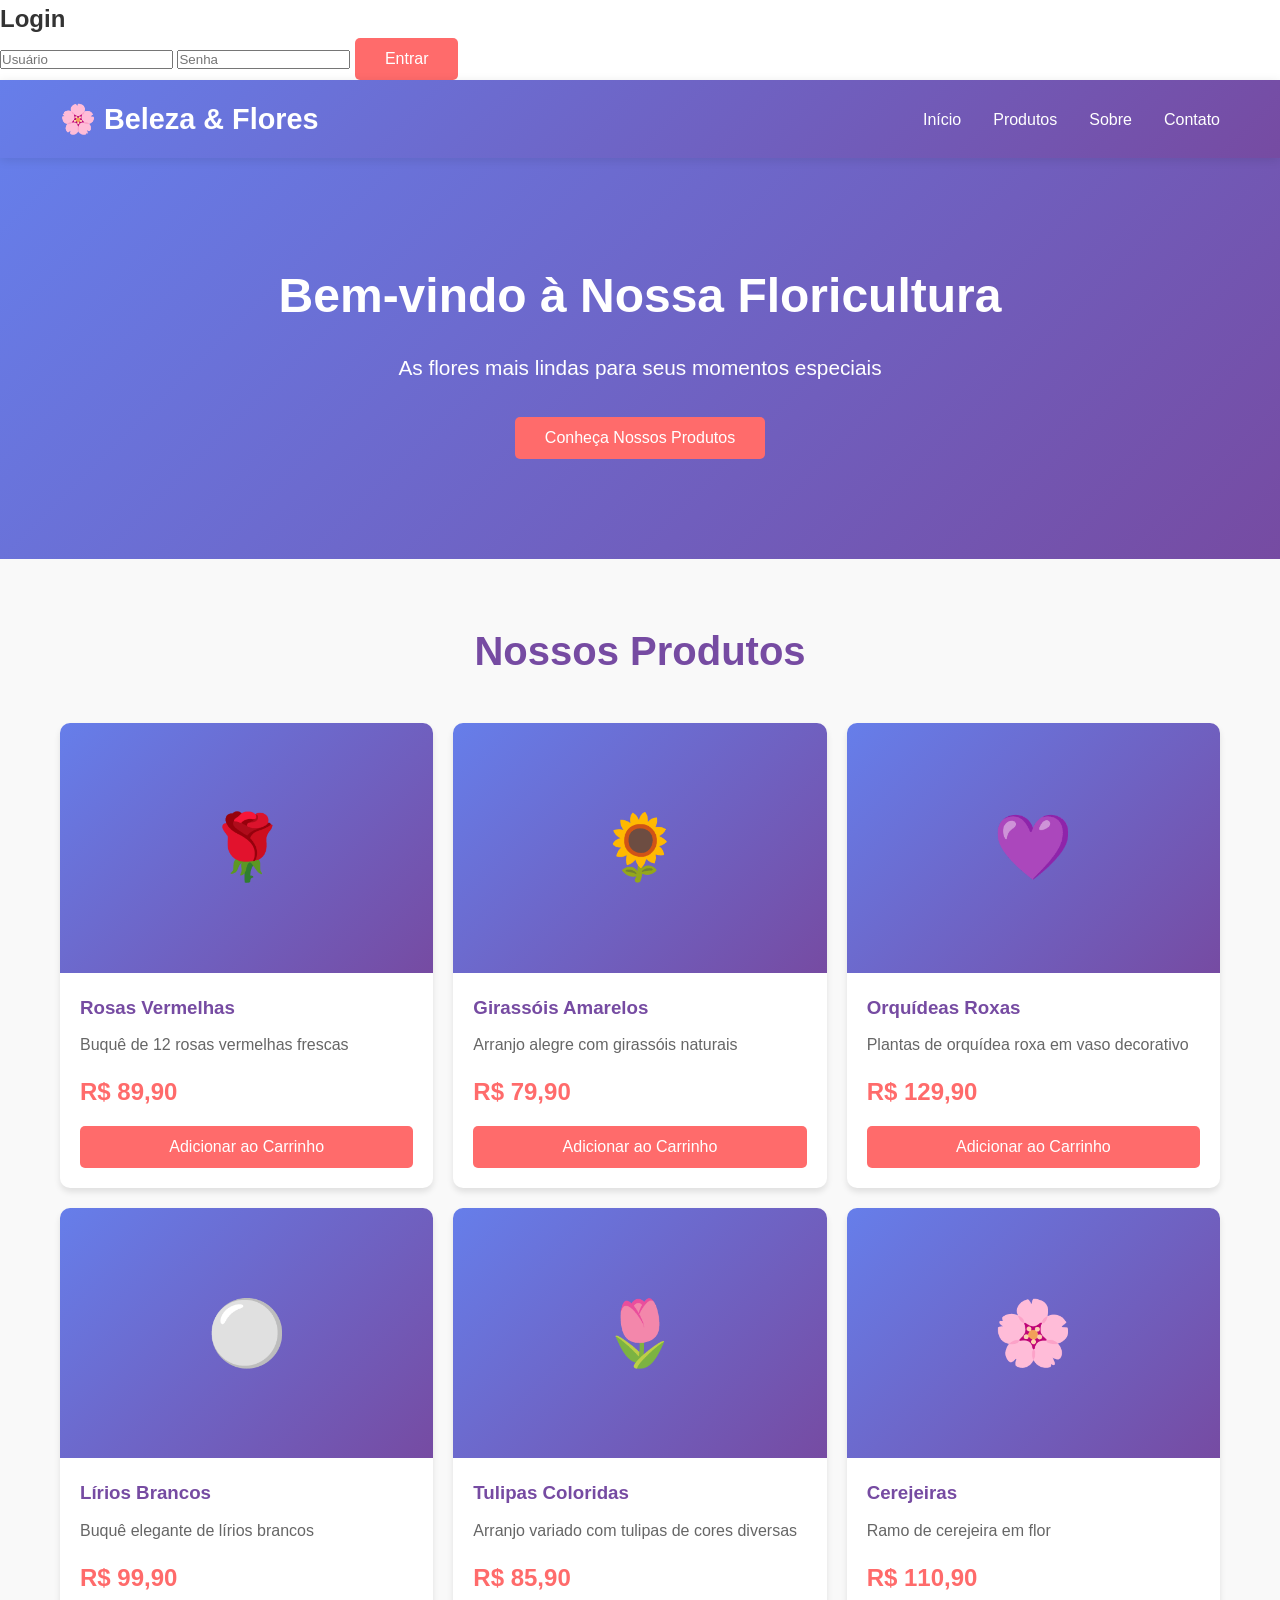
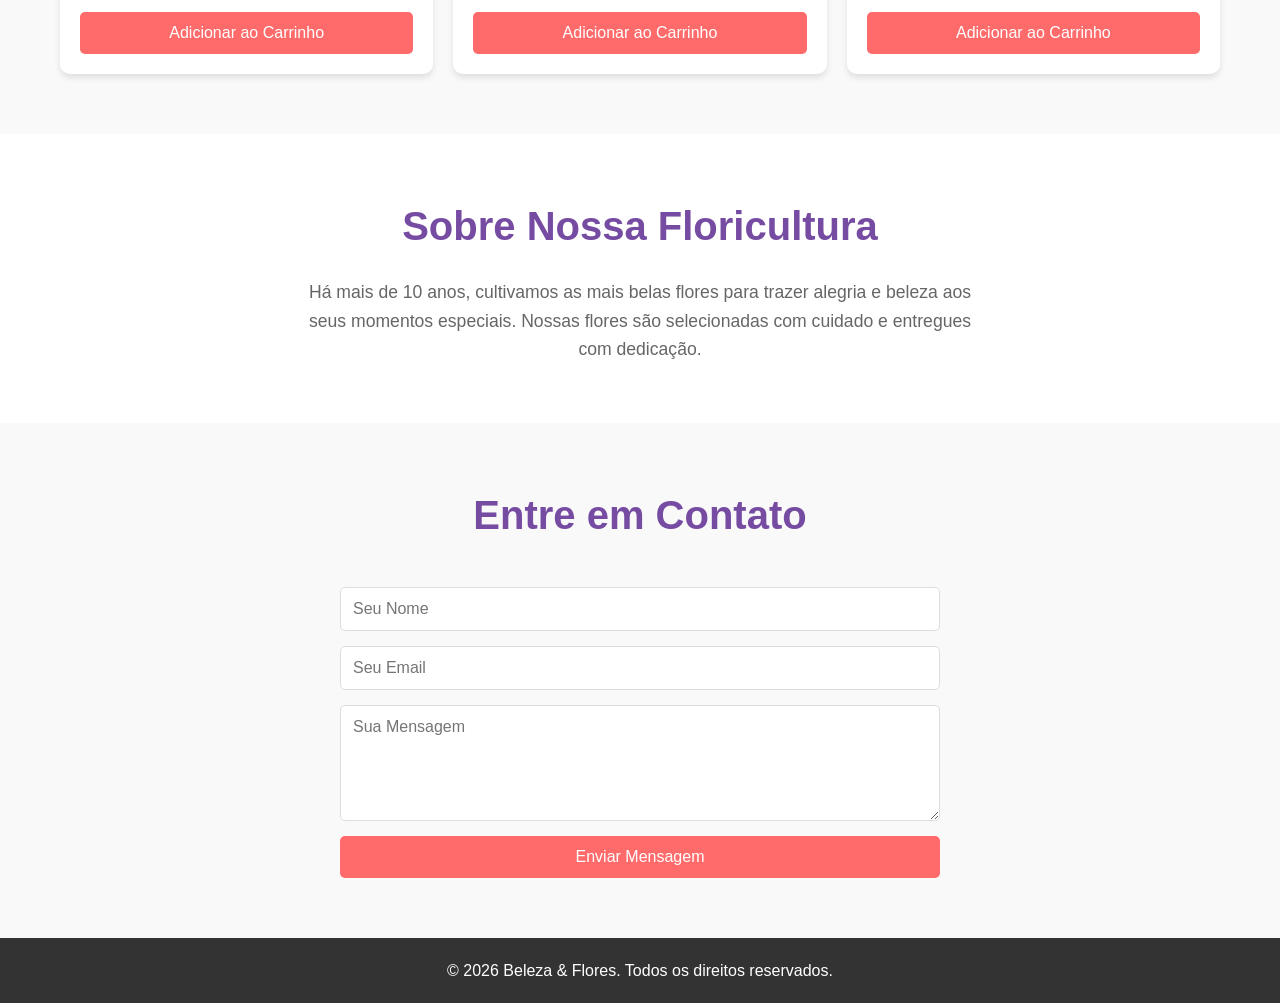
==== index.html @ ccad5b33 "Add files via upload" ====
<!DOCTYPE html>
<html lang="pt-BR">
<head>
    <meta charset="UTF-8">
    <meta name="viewport" content="width=device-width, initial-scale=1.0">
    <title>Floricultura Beleza & Flores</title>
    <link rel="stylesheet" href="style.css">
</head>
<body>
    <!-Tela de login->
    <div class="login-screen" id="loginScreen">
        <div class="login-box">
            <h2>Login</h2>
            <form id="loginForm" onsubmit="handleLogin(event)">
                <input type="text" placeholder="Usuário" required>
                <input type="password" placeholder="Senha" required>
                <button type="submit" class="btn">Entrar</button>
            </form>
        </div>
    <!-- Header/Navegação -->
    <header class="header">
        <div class="container">
            <div class="logo">🌸 Beleza & Flores</div>
            <nav class="nav">
                <a href="#home">Início</a>
                <a href="#products">Produtos</a>
                <a href="#about">Sobre</a>
                <a href="#contact">Contato</a>
            </nav>
        </div>
    </header>

    <!-- Banner Principal -->
    <section id="home" class="hero">
        <div class="hero-content">
            <h1>Bem-vindo à Nossa Floricultura</h1>
            <p>As flores mais lindas para seus momentos especiais</p>
            <button class="btn" onclick="scrollToProducts()">Conheça Nossos Produtos</button>
        </div>
    </section>

    <!-- Seção de Produtos -->
    <section id="products" class="products">
        <div class="container">
            <h2>Nossos Produtos</h2>
            <div class="product-grid" id="productGrid">
                <!-- Produtos serão adicionados por JavaScript -->
            </div>
        </div>
    </section>

    <!-- Seção Sobre -->
    <section id="about" class="about">
        <div class="container">
            <h2>Sobre Nossa Floricultura</h2>
            <p>Há mais de 10 anos, cultivamos as mais belas flores para trazer alegria e beleza aos seus momentos especiais. Nossas flores são selecionadas com cuidado e entregues com dedicação.</p>
        </div>
    </section>

    <!-- Seção de Contato -->
    <section id="contact" class="contact">
        <div class="container">
            <h2>Entre em Contato</h2>
            <form class="contact-form" onsubmit="handleSubmit(event)">
                <input type="text" placeholder="Seu Nome" required>
                <input type="email" placeholder="Seu Email" required>
                <textarea placeholder="Sua Mensagem" rows="5" required></textarea>
                <button type="submit" class="btn">Enviar Mensagem</button>
            </form>
        </div>
    </section>

    <!-- Footer -->
    <footer class="footer">
        <p>&copy; 2026 Beleza & Flores. Todos os direitos reservados.</p>
    </footer>

    <script src="script.js"></script>
</body>
</html>
---- style.css ----
* {
    margin: 0;
    padding: 0;
    box-sizing: border-box;
}

body {
    font-family: 'Segoe UI', Tahoma, Geneva, Verdana, sans-serif;
    line-height: 1.6;
    color: #333;
}

.container {
    max-width: 1200px;
    margin: 0 auto;
    padding: 0 20px;
}

/* Header */
.header {
    background: linear-gradient(135deg, #667eea 0%, #764ba2 100%);
    color: white;
    padding: 1rem 0;
    position: sticky;
    top: 0;
    z-index: 100;
    box-shadow: 0 2px 10px rgba(0, 0, 0, 0.1);
}

.header .container {
    display: flex;
    justify-content: space-between;
    align-items: center;
}

.logo {
    font-size: 1.8rem;
    font-weight: bold;
}

.nav {
    display: flex;
    gap: 2rem;
}

.nav a {
    color: white;
    text-decoration: none;
    transition: opacity 0.3s;
}

.nav a:hover {
    opacity: 0.8;
}

/* Hero Section */
.hero {
    background: linear-gradient(135deg, #667eea 0%, #764ba2 100%);
    color: white;
    padding: 100px 20px;
    text-align: center;
}

.hero-content h1 {
    font-size: 3rem;
    margin-bottom: 1rem;
}

.hero-content p {
    font-size: 1.3rem;
    margin-bottom: 2rem;
}

/* Button */
.btn {
    background-color: #ff6b6b;
    color: white;
    padding: 12px 30px;
    border: none;
    border-radius: 5px;
    font-size: 1rem;
    cursor: pointer;
    transition: background-color 0.3s;
}

.btn:hover {
    background-color: #ff5252;
}

/* Products Section */
.products {
    padding: 60px 20px;
    background-color: #f9f9f9;
}

.products h2 {
    text-align: center;
    font-size: 2.5rem;
    margin-bottom: 40px;
    color: #764ba2;
}

.product-grid {
    display: grid;
    grid-template-columns: repeat(auto-fit, minmax(280px, 1fr));
    gap: 20px;
}

.product-card {
    background: white;
    border-radius: 10px;
    overflow: hidden;
    box-shadow: 0 4px 6px rgba(0, 0, 0, 0.1);
    transition: transform 0.3s;
}

.product-card:hover {
    transform: translateY(-5px);
}

.product-image {
    width: 100%;
    height: 250px;
    background: linear-gradient(135deg, #667eea 0%, #764ba2 100%);
    display: flex;
    align-items: center;
    justify-content: center;
    font-size: 4rem;
}

.product-info {
    padding: 20px;
}

.product-info h3 {
    color: #764ba2;
    margin-bottom: 10px;
}

.product-info p {
    color: #666;
    margin-bottom: 15px;
}

.price {
    font-size: 1.5rem;
    color: #ff6b6b;
    font-weight: bold;
    margin-bottom: 15px;
}

.product-card .btn {
    width: 100%;
}

/* About Section */
.about {
    padding: 60px 20px;
    text-align: center;
}

.about h2 {
    font-size: 2.5rem;
    margin-bottom: 20px;
    color: #764ba2;
}

.about p {
    font-size: 1.1rem;
    color: #666;
    max-width: 700px;
    margin: 0 auto;
}

/* Contact Section */
.contact {
    padding: 60px 20px;
    background-color: #f9f9f9;
}

.contact h2 {
    text-align: center;
    font-size: 2.5rem;
    margin-bottom: 40px;
    color: #764ba2;
}

.contact-form {
    max-width: 600px;
    margin: 0 auto;
    display: flex;
    flex-direction: column;
    gap: 15px;
}

.contact-form input,
.contact-form textarea {
    padding: 12px;
    border: 1px solid #ddd;
    border-radius: 5px;
    font-family: inherit;
    font-size: 1rem;
}

.contact-form textarea {
    resize: vertical;
}

.contact-form button {
    width: 100%;
}

/* Footer */
.footer {
    background-color: #333;
    color: white;
    text-align: center;
    padding: 20px;
}

/* Responsive */
@media (max-width: 768px) {
    .nav {
        gap: 1rem;
    }

    .hero-content h1 {
        font-size: 2rem;
    }

    .products h2 {
        font-size: 2rem;
    }
}
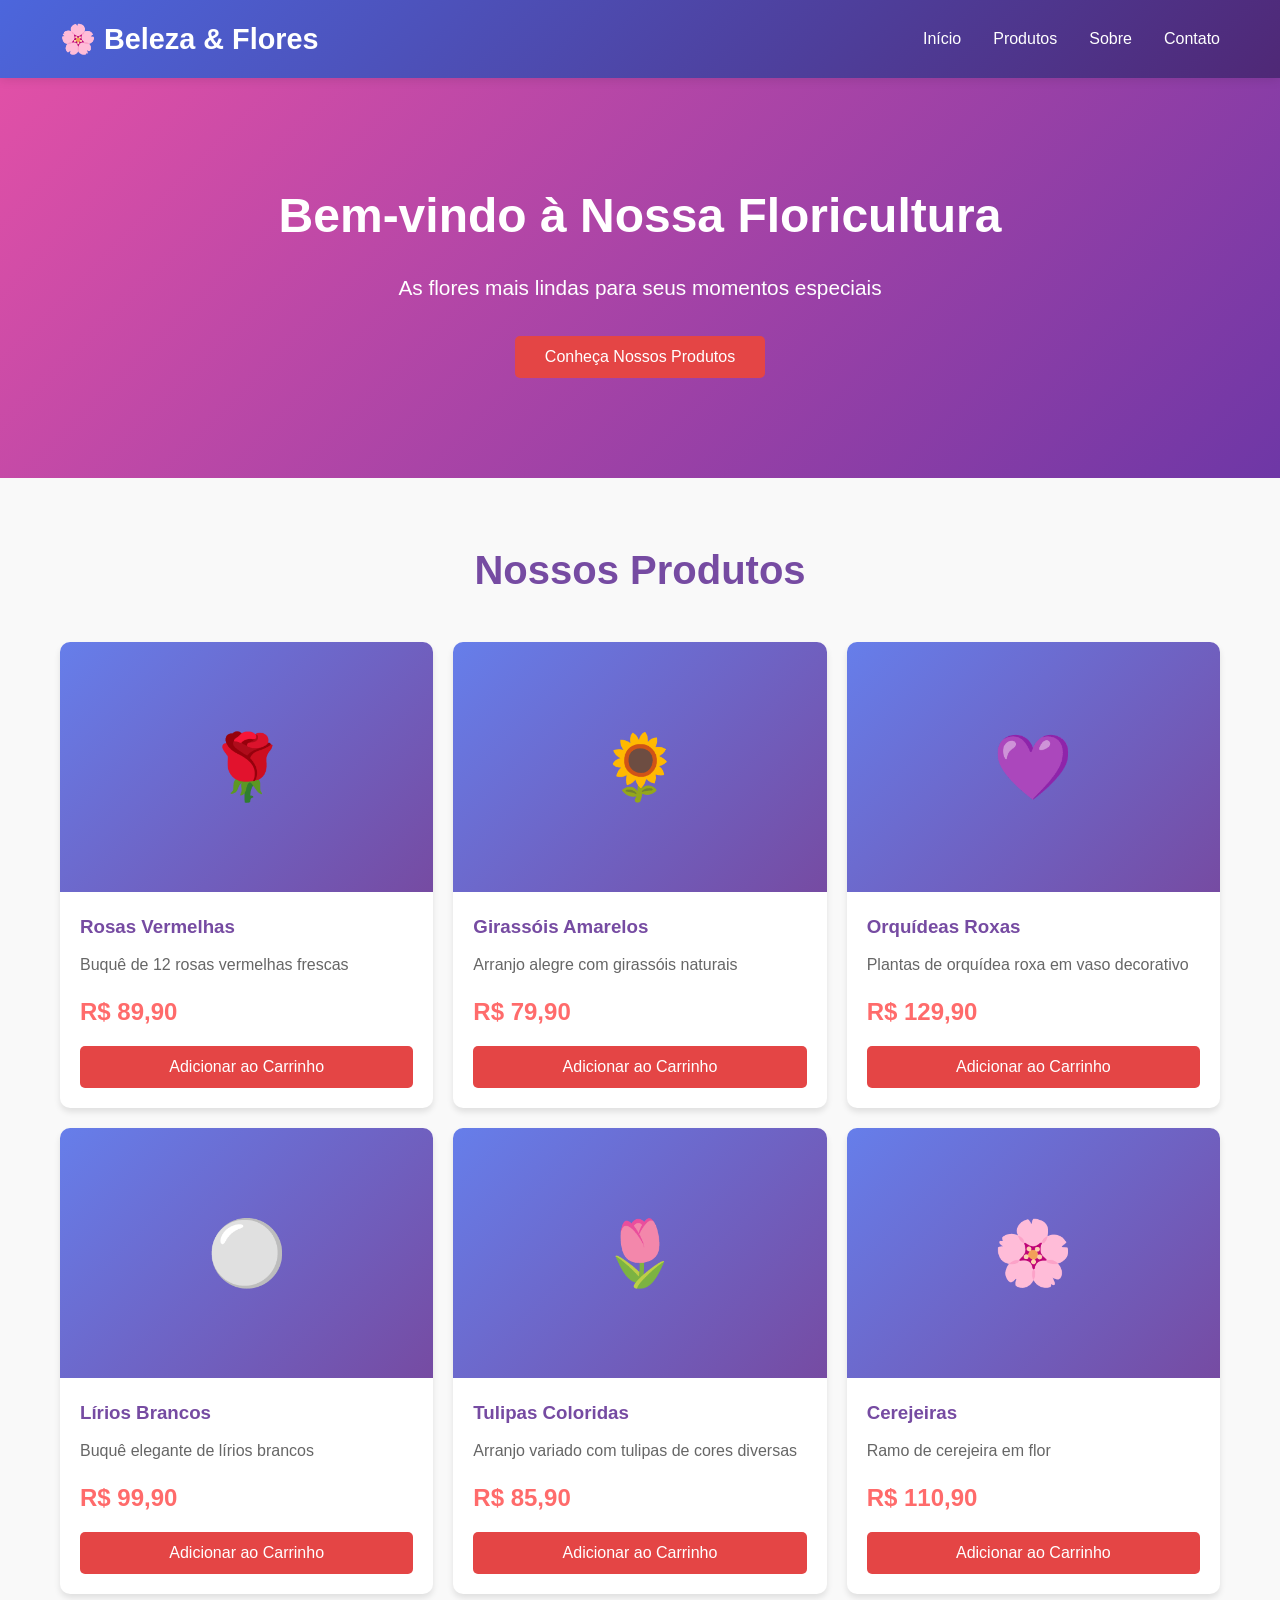
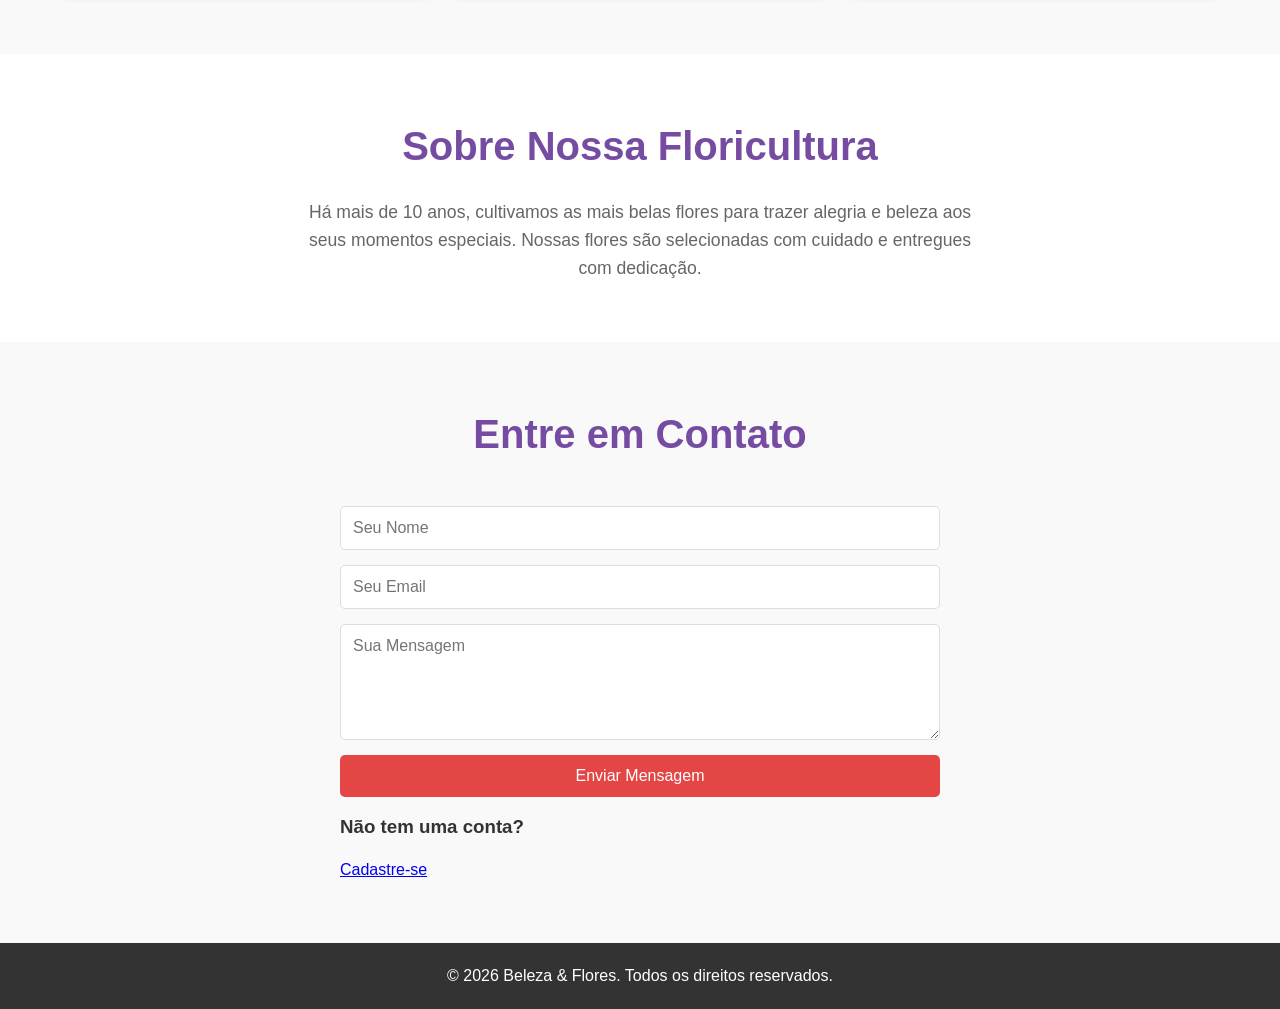
==== commit 09892c45: "Add files via upload" ====
--- a/index.html
+++ b/index.html
@@ -5,18 +5,11 @@
     <meta name="viewport" content="width=device-width, initial-scale=1.0">
     <title>Floricultura Beleza & Flores</title>
     <link rel="stylesheet" href="style.css">
+
+    </style>
 </head>
 <body>
-    <!-Tela de login->
-    <div class="login-screen" id="loginScreen">
-        <div class="login-box">
-            <h2>Login</h2>
-            <form id="loginForm" onsubmit="handleLogin(event)">
-                <input type="text" placeholder="Usuário" required>
-                <input type="password" placeholder="Senha" required>
-                <button type="submit" class="btn">Entrar</button>
-            </form>
-        </div>
+
     <!-- Header/Navegação -->
     <header class="header">
         <div class="container">
@@ -61,11 +54,14 @@
     <section id="contact" class="contact">
         <div class="container">
             <h2>Entre em Contato</h2>
-            <form class="contact-form" onsubmit="handleSubmit(event)">
+            <form  class="contact-form" onsubmit="handleSubmit(event)">
                 <input type="text" placeholder="Seu Nome" required>
                 <input type="email" placeholder="Seu Email" required>
                 <textarea placeholder="Sua Mensagem" rows="5" required></textarea>
                 <button type="submit" class="btn">Enviar Mensagem</button>
+                 <h3> Não tem uma conta?</h3>
+                <a href="cadastro.html" onclick="switchScreen('signup')" class="text-indigo-600 font-semibold hover:underline">Cadastre-se</a>
+
             </form>
         </div>
     </section>
--- a/style.css
+++ b/style.css
@@ -18,7 +18,7 @@
 
 /* Header */
 .header {
-    background: linear-gradient(135deg, #667eea 0%, #764ba2 100%);
+    background: linear-gradient(135deg, #4c66dc 0%, #4f2876 100%);
     color: white;
     padding: 1rem 0;
     position: sticky;
@@ -55,7 +55,7 @@
 
 /* Hero Section */
 .hero {
-    background: linear-gradient(135deg, #667eea 0%, #764ba2 100%);
+    background: linear-gradient(135deg, #e150a7 0%, #6e37a6 100%);
     color: white;
     padding: 100px 20px;
     text-align: center;
@@ -73,7 +73,7 @@
 
 /* Button */
 .btn {
-    background-color: #ff6b6b;
+    background-color: #e44545;
     color: white;
     padding: 12px 30px;
     border: none;
@@ -191,6 +191,11 @@
     display: flex;
     flex-direction: column;
     gap: 15px;
+}
+.contact-login{
+    max-width: 500px;
+    margin: 0 auto;
+    font-display: flex;
 }
 
 .contact-form input,
@@ -231,4 +236,7 @@
     .products h2 {
         font-size: 2rem;
     }
-}+}
+
+
+
